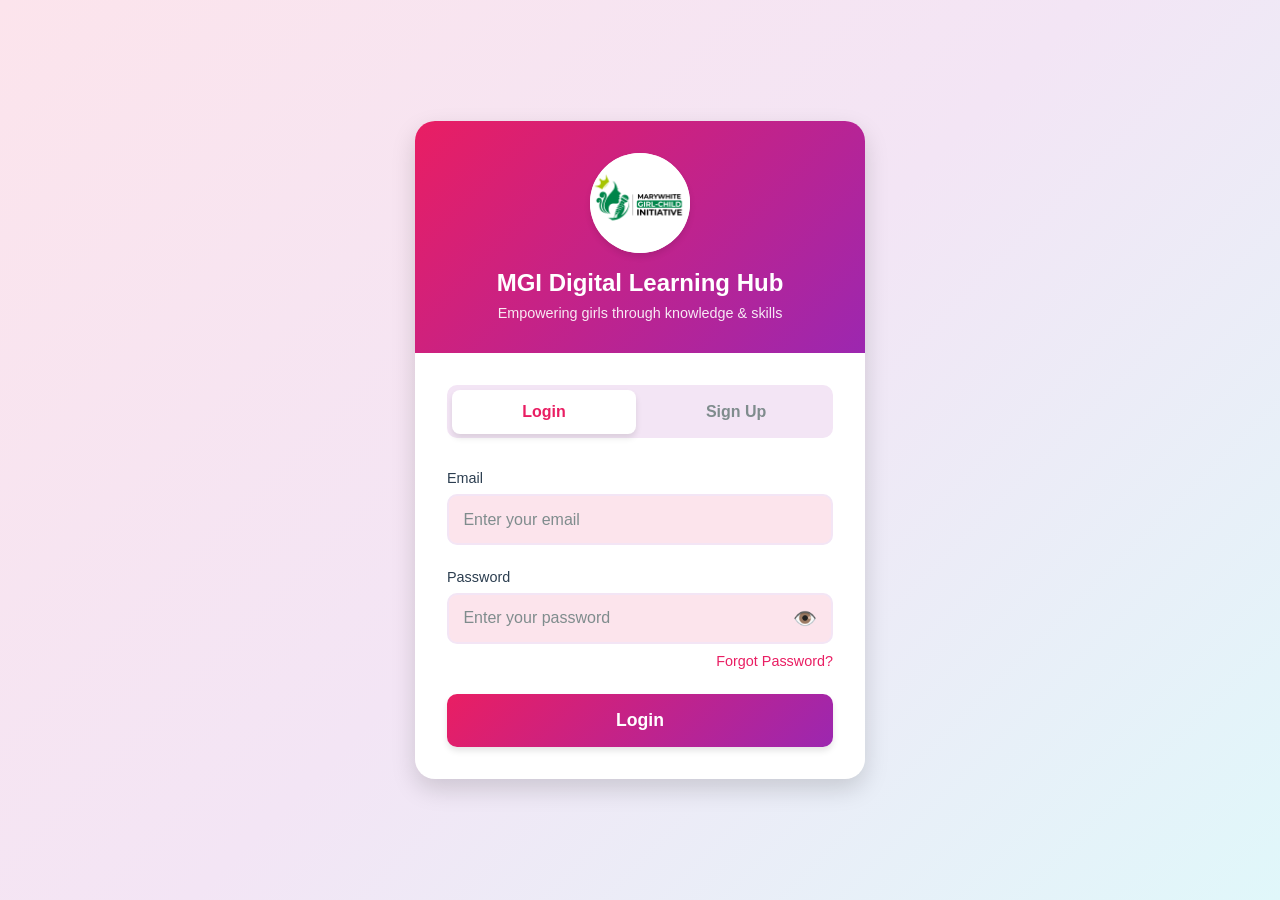
==== index.html @ 96818bfa "Update index.html" ====
<!DOCTYPE html>
<html lang="en">
<head>
    <meta charset="UTF-8">
    <meta name="viewport" content="width=device-width, initial-scale=1.0">
    <title>MGI Digital Learning Hub - Login</title>
    <style>
        * {
            margin: 0;
            padding: 0;
            box-sizing: border-box;
        }

        :root {
            --primary: #E91E63;
            --secondary: #9C27B0;
            --accent: #00BCD4;
            --light-pink: #FCE4EC;
            --light-purple: #F3E5F5;
            --light-teal: #E0F7FA;
            --text-dark: #2C3E50;
            --text-light: #7F8C8D;
            --white: #FFFFFF;
            --shadow: 0 4px 6px rgba(0, 0, 0, 0.1);
            --shadow-lg: 0 10px 25px rgba(0, 0, 0, 0.15);
        }

        body {
            font-family: 'Segoe UI', Tahoma, Geneva, Verdana, sans-serif;
            background: linear-gradient(135deg, #FCE4EC 0%, #F3E5F5 50%, #E0F7FA 100%);
            min-height: 100vh;
            display: flex;
            align-items: center;
            justify-content: center;
            padding: 2rem;
            color: var(--text-dark);
        }

        .auth-container {
            width: 100%;
            max-width: 450px;
            background: white;
            border-radius: 20px;
            box-shadow: var(--shadow-lg);
            overflow: hidden;
            animation: slideUp 0.5s ease-out;
        }

        @keyframes slideUp {
            from {
                opacity: 0;
                transform: translateY(30px);
            }
            to {
                opacity: 1;
                transform: translateY(0);
            }
        }

        .auth-header {
            background: linear-gradient(135deg, var(--primary) 0%, var(--secondary) 100%);
            padding: 2rem;
            text-align: center;
            color: white;
        }

        .logo {
            width: 70px;
            height: 70px;
            background: white;
            border-radius: 50%;
            margin: 0 auto 1rem;
            display: flex;
            align-items: center;
            justify-content: center;
            font-size: 2rem;
            box-shadow: var(--shadow);
        }

        .auth-header h1 {
            font-size: 1.5rem;
            margin-bottom: 0.5rem;
        }

        .auth-header p {
            font-size: 0.9rem;
            opacity: 0.9;
        }

        .auth-body {
            padding: 2rem;
        }

        .tab-buttons {
            display: flex;
            gap: 0.5rem;
            margin-bottom: 2rem;
            background: var(--light-purple);
            padding: 0.3rem;
            border-radius: 10px;
        }

        .tab-btn {
            flex: 1;
            padding: 0.8rem;
            border: none;
            background: transparent;
            color: var(--text-light);
            font-size: 1rem;
            font-weight: 600;
            cursor: pointer;
            border-radius: 8px;
            transition: all 0.3s;
        }

        .tab-btn.active {
            background: white;
            color: var(--primary);
            box-shadow: var(--shadow);
        }

        .form-container {
            display: none;
        }

        .form-container.active {
            display: block;
            animation: fadeIn 0.3s;
        }

        @keyframes fadeIn {
            from {
                opacity: 0;
            }
            to {
                opacity: 1;
            }
        }

        .form-group {
            margin-bottom: 1.5rem;
        }

        .form-row {
            display: grid;
            grid-template-columns: 1fr 1fr;
            gap: 1rem;
        }

        label {
            display: block;
            margin-bottom: 0.5rem;
            color: var(--text-dark);
            font-weight: 500;
            font-size: 0.9rem;
        }

        input {
            width: 100%;
            padding: 0.9rem;
            border: 2px solid var(--light-purple);
            border-radius: 10px;
            font-size: 1rem;
            transition: all 0.3s;
            background: var(--light-pink);
        }

        input:focus {
            outline: none;
            border-color: var(--primary);
            background: white;
        }

        input::placeholder {
            color: var(--text-light);
        }

        .password-wrapper {
            position: relative;
        }

        .toggle-password {
            position: absolute;
            right: 1rem;
            top: 50%;
            transform: translateY(-50%);
            background: none;
            border: none;
            cursor: pointer;
            font-size: 1.2rem;
            color: var(--text-light);
        }

        .submit-btn {
            width: 100%;
            padding: 1rem;
            background: linear-gradient(135deg, var(--primary) 0%, var(--secondary) 100%);
            color: white;
            border: none;
            border-radius: 10px;
            font-size: 1.1rem;
            font-weight: 600;
            cursor: pointer;
            transition: all 0.3s;
            box-shadow: var(--shadow);
        }

        .submit-btn:hover {
            transform: translateY(-2px);
            box-shadow: var(--shadow-lg);
        }

        .submit-btn:active {
            transform: translateY(0);
        }

        .submit-btn:disabled {
            opacity: 0.6;
            cursor: not-allowed;
        }

        .loading {
            display: inline-block;
            width: 16px;
            height: 16px;
            border: 2px solid rgba(255, 255, 255, 0.3);
            border-top-color: white;
            border-radius: 50%;
            animation: spin 0.6s linear infinite;
        }

        @keyframes spin {
            to { transform: rotate(360deg); }
        }

        .message {
            padding: 0.8rem;
            border-radius: 8px;
            margin-bottom: 1rem;
            font-size: 0.9rem;
            display: none;
        }

        .message.show {
            display: block;
            animation: slideDown 0.3s;
        }

        @keyframes slideDown {
            from {
                opacity: 0;
                transform: translateY(-10px);
            }
            to {
                opacity: 1;
                transform: translateY(0);
            }
        }

        .message.error {
            background: #ffebee;
            color: #c62828;
            border: 1px solid #ef5350;
        }

        .message.success {
            background: #e8f5e9;
            color: #2e7d32;
            border: 1px solid #66bb6a;
        }

        .forgot-password {
            text-align: right;
            margin-top: 0.5rem;
        }

        .forgot-password a {
            color: var(--primary);
            text-decoration: none;
            font-size: 0.9rem;
            cursor: pointer;
        }

        .forgot-password a:hover {
            text-decoration: underline;
        }

        .divider {
            text-align: center;
            margin: 1.5rem 0;
            color: var(--text-light);
            position: relative;
        }

        .divider::before,
        .divider::after {
            content: '';
            position: absolute;
            top: 50%;
            width: 40%;
            height: 1px;
            background: var(--light-purple);
        }

        .divider::before {
            left: 0;
        }

        .divider::after {
            right: 0;
        }

        /* Modal Styles */
        .modal-overlay {
            position: fixed;
            top: 0;
            left: 0;
            width: 100%;
            height: 100%;
            background: rgba(0, 0, 0, 0.5);
            display: none;
            align-items: center;
            justify-content: center;
            z-index: 1000;
            animation: fadeIn 0.3s;
        }

        .modal-overlay.active {
            display: flex;
        }

        .modal {
            background: white;
            border-radius: 15px;
            padding: 2rem;
            width: 90%;
            max-width: 400px;
            box-shadow: var(--shadow-lg);
            animation: slideUp 0.3s;
        }

        .modal-header {
            display: flex;
            justify-content: space-between;
            align-items: center;
            margin-bottom: 1.5rem;
        }

        .modal-title {
            font-size: 1.3rem;
            color: var(--text-dark);
            font-weight: 600;
        }

        .close-btn {
            background: none;
            border: none;
            font-size: 1.5rem;
            cursor: pointer;
            color: var(--text-light);
            padding: 0;
            width: 30px;
            height: 30px;
            display: flex;
            align-items: center;
            justify-content: center;
            border-radius: 50%;
            transition: all 0.3s;
        }

        .close-btn:hover {
            background: var(--light-pink);
            color: var(--primary);
        }

        .modal-message {
            padding: 1rem;
            border-radius: 8px;
            margin-bottom: 1rem;
            font-size: 0.9rem;
            display: none;
        }

        .modal-message.show {
            display: block;
        }

        .modal-message.success {
            background: #e8f5e9;
            color: #2e7d32;
            border: 1px solid #66bb6a;
        }

        .modal-message.error {
            background: #ffebee;
            color: #c62828;
            border: 1px solid #ef5350;
        }

        @media (max-width: 768px) {
            body {
                padding: 1rem;
            }

            .auth-container {
                max-width: 100%;
            }

            .auth-body {
                padding: 1.5rem;
            }

            .form-row {
                grid-template-columns: 1fr;
            }

            .auth-header h1 {
                font-size: 1.3rem;
            }

            .logo {
                width: 60px;
                height: 60px;
                font-size: 1.8rem;
            }

            .modal {
                padding: 1.5rem;
                margin: 1rem;
            }
        }
        .logo {
            width: 100px;
            height: 100px;
            background: white;
            border-radius: 50%;
            display: flex;
            align-items: center;
            justify-content: center;
            box-shadow: var(--shadow);
            overflow: hidden; /* make sure image stays inside the circle */
        }
        
        .logo-img {
            width: 100%;  /* make image fit the container */
            height: 100%;
            object-fit: cover; /* fill container while keeping aspect ratio */
        }

    </style>
</head>
<body>
    <div class="auth-container">
        <div class="auth-header">
            <div class="logo-section">
                <div class="logo">
                    <img src="MGI-LOGO.jpg" alt="MGI Logo" class="logo-img">
                </div>
            </div>
            <h1>MGI Digital Learning Hub</h1>
            <p>Empowering girls through knowledge & skills</p>
        </div>

        <div class="auth-body">
            <div class="tab-buttons">
                <button class="tab-btn active" data-tab="login">Login</button>
                <button class="tab-btn" data-tab="signup">Sign Up</button>
            </div>

            <div class="message" id="message"></div>

            <!-- Login Form -->
            <div class="form-container active" id="login-form">
                <form id="loginForm">
                    <div class="form-group">
                        <label for="login-email">Email</label>
                        <input type="email" id="login-email" name="email" placeholder="Enter your email" required>
                    </div>

                    <div class="form-group">
                        <label for="login-password">Password</label>
                        <div class="password-wrapper">
                            <input type="password" id="login-password" name="password" placeholder="Enter your password" required>
                            <button type="button" class="toggle-password" data-target="login-password">👁️</button>
                        </div>
                        <div class="forgot-password">
                            <a id="forgot-password-link">Forgot Password?</a>
                        </div>
                    </div>

                    <button type="submit" class="submit-btn" id="login-btn">
                        <span class="btn-text">Login</span>
                    </button>
                </form>
            </div>

            <!-- Signup Form -->
            <div class="form-container" id="signup-form">
                <form id="signupForm">
                    <div class="form-row">
                        <div class="form-group">
                            <label for="first-name">First Name</label>
                            <input type="text" id="first-name" name="firstName" placeholder="First name" required>
                        </div>

                        <div class="form-group">
                            <label for="last-name">Last Name</label>
                            <input type="text" id="last-name" name="lastName" placeholder="Last name" required>
                        </div>
                    </div>

                    <div class="form-group">
                        <label for="signup-email">Email</label>
                        <input type="email" id="signup-email" name="email" placeholder="Enter your email" required>
                    </div>

                    <div class="form-group">
                        <label for="signup-password">Password</label>
                        <div class="password-wrapper">
                            <input type="password" id="signup-password" name="password" placeholder="Create a password" required minlength="8">
                            <button type="button" class="toggle-password" data-target="signup-password">👁️</button>
                        </div>
                    </div>

                    <div class="form-group">
                        <label for="dob">Date of Birth</label>
                        <input type="date" id="dob" name="dateOfBirth" required>
                    </div>

                    <div class="form-group">
                        <label for="city">City</label>
                        <input type="text" id="city" name="city" placeholder="Enter your city" required>
                    </div>

                    <button type="submit" class="submit-btn" id="signup-btn">
                        <span class="btn-text">Sign Up</span>
                    </button>
                </form>
            </div>
        </div>
    </div>

    <!-- Forgot Password Modal -->
    <div class="modal-overlay" id="forgot-password-modal">
        <div class="modal">
            <div class="modal-header">
                <h2 class="modal-title">Reset Your Password</h2>
                <button class="close-btn" id="close-modal">&times;</button>
            </div>
            
            <div class="modal-message" id="modal-message"></div>
            
            <p style="margin-bottom: 1.5rem; color: var(--text-light);">
                Enter your email address and we'll send you a link to reset your password.
            </p>
            
            <form id="forgot-password-form">
                <div class="form-group">
                    <label for="forgot-email">Email Address</label>
                    <input type="email" id="forgot-email" name="email" placeholder="Enter your email" required>
                </div>
                
                <button type="submit" class="submit-btn" id="forgot-password-btn">
                    <span class="btn-text">Send Reset Link</span>
                </button>
            </form>
        </div>
    </div>

    <script>
        // Tab switching
        const tabButtons = document.querySelectorAll('.tab-btn');
        const formContainers = document.querySelectorAll('.form-container');
        const messageDiv = document.getElementById('message');

        tabButtons.forEach(btn => {
            btn.addEventListener('click', () => {
                const targetTab = btn.getAttribute('data-tab');
                
                tabButtons.forEach(b => b.classList.remove('active'));
                formContainers.forEach(f => f.classList.remove('active'));
                
                btn.classList.add('active');
                document.getElementById(`${targetTab}-form`).classList.add('active');
                
                hideMessage();
            });
        });

        // Password toggle
        const toggleButtons = document.querySelectorAll('.toggle-password');
        
        toggleButtons.forEach(btn => {
            btn.addEventListener('click', () => {
                const targetId = btn.getAttribute('data-target');
                const input = document.getElementById(targetId);
                
                if (input.type === 'password') {
                    input.type = 'text';
                    btn.textContent = '🙈';
                } else {
                    input.type = 'password';
                    btn.textContent = '👁️';
                }
            });
        });

        // Message functions
        function showMessage(text, type) {
            messageDiv.textContent = text;
            messageDiv.className = `message ${type} show`;
        }

        function hideMessage() {
            messageDiv.classList.remove('show');
        }

        // Modal functionality
        const forgotPasswordLink = document.getElementById('forgot-password-link');
        const forgotPasswordModal = document.getElementById('forgot-password-modal');
        const closeModalBtn = document.getElementById('close-modal');
        const forgotPasswordForm = document.getElementById('forgot-password-form');
        const forgotPasswordBtn = document.getElementById('forgot-password-btn');
        const modalMessage = document.getElementById('modal-message');

        function showModalMessage(text, type) {
            modalMessage.textContent = text;
            modalMessage.className = `modal-message ${type} show`;
        }

        function hideModalMessage() {
            modalMessage.classList.remove('show');
        }

        // Open modal
        forgotPasswordLink.addEventListener('click', () => {
            forgotPasswordModal.classList.add('active');
            hideModalMessage();
            forgotPasswordForm.reset();
        });

        // Close modal
        closeModalBtn.addEventListener('click', () => {
            forgotPasswordModal.classList.remove('active');
        });

        // Close modal when clicking outside
        forgotPasswordModal.addEventListener('click', (e) => {
            if (e.target === forgotPasswordModal) {
                forgotPasswordModal.classList.remove('active');
            }
        });

        // Forgot password form submission
        forgotPasswordForm.addEventListener('submit', async (e) => {
            e.preventDefault();
            
            const email = document.getElementById('forgot-email').value;
            
            if (!email) {
                showModalMessage('Please enter your email address.', 'error');
                return;
            }

            forgotPasswordBtn.disabled = true;
            forgotPasswordBtn.innerHTML = '<span class="loading"></span>';

            try {
                const response = await fetch('https://mgi-login-worker.stevechikeabia.workers.dev/forgot_password', {
                    method: 'POST',
                    headers: {
                        'Content-Type': 'application/json',
                    },
                    body: JSON.stringify({ email })
                });

                const data = await response.json();

                if (response.ok) {
                    showModalMessage('If your email is registered with us, you\'ll receive a message shortly with a link to reset your password.', 'success');
                    forgotPasswordForm.reset();
                    
                    
                } else {
                    showModalMessage(data.error || 'Something went wrong. Please try again.', 'error');
                }
            } catch (error) {
                console.error('Forgot password error:', error);
                showModalMessage('Network error. Please check your connection.', 'error');
            } finally {
                forgotPasswordBtn.disabled = false;
                forgotPasswordBtn.innerHTML = '<span class="btn-text">Send Reset Link</span>';
            }
        });

        // Login form submission
        const loginForm = document.getElementById('loginForm');
        const loginBtn = document.getElementById('login-btn');

        loginForm.addEventListener('submit', async (e) => {
            e.preventDefault();
            
            const formData = {
                email: document.getElementById('login-email').value,
                password: document.getElementById('login-password').value
            };

            loginBtn.disabled = true;
            loginBtn.innerHTML = '<span class="loading"></span>';

            try {
                
                const response = await fetch('https://mgi-login-worker.stevechikeabia.workers.dev/login', {
                    method: 'POST',
                    headers: {
                        'Content-Type': 'application/json',
                    },
                    body: JSON.stringify(formData)
                });

                const data = await response.json();

                if (response.ok) {
                    localStorage.setItem('userEmail', data.email);
                    localStorage.setItem('userRowId', data.row_id);
                    showMessage('Login successful! Redirecting...', 'success');
                    
                    setTimeout(() => {
                         window.location.href = data.redirect;
                        console.log('Redirect to dashboard');
                    }, 1500);
                } else {
                    showMessage(data.message || 'Login failed. Please try again.', 'error');
                }
            } catch (error) {
                console.error('Login error:', error);
                showMessage('Network error. Please check your connection.', 'error');
            } finally {
                loginBtn.disabled = false;
                loginBtn.innerHTML = '<span class="btn-text">Login</span>';
            }
        });

        // Signup form submission
        const signupForm = document.getElementById('signupForm');
        const signupBtn = document.getElementById('signup-btn');

        signupForm.addEventListener('submit', async (e) => {
            e.preventDefault();
            
            const formData = {
                firstName: document.getElementById('first-name').value,
                lastName: document.getElementById('last-name').value,
                email: document.getElementById('signup-email').value,
                password: document.getElementById('signup-password').value,
                dateOfBirth: document.getElementById('dob').value,
                city: document.getElementById('city').value
            };

            // Basic validation
            if (formData.password.length < 8) {
                showMessage('Password must be at least 8 characters long.', 'error');
                return;
            }

            signupBtn.disabled = true;
            signupBtn.innerHTML = '<span class="loading"></span>';

            try {
                const response = await fetch('https://mgi-login-worker.stevechikeabia.workers.dev/signup', {
                    method: 'POST',
                    headers: {
                        'Content-Type': 'application/json',
                    },
                    body: JSON.stringify(formData)
                });

                const data = await response.json();

                if (response.ok) {
                    showMessage('Account created successfully! Please login.', 'success');
                    // Switch to login tab
                    setTimeout(() => {
                        document.querySelector('[data-tab="login"]').click();
                        signupForm.reset();
                    }, 2000);
                } else {
                    showMessage(data.message || 'Signup failed. Please try again.', 'error');
                }
            } catch (error) {
                console.error('Signup error:', error);
                showMessage('Network error. Please check your connection.', 'error');
            } finally {
                signupBtn.disabled = false;
                signupBtn.innerHTML = '<span class="btn-text">Sign Up</span>';
            }
        });

        
        window.addEventListener('load', () => {
            console.log('Auth page loaded. Replace API endpoints with your Cloudflare Workers URLs.');
        });
    </script>
</body>
</html>
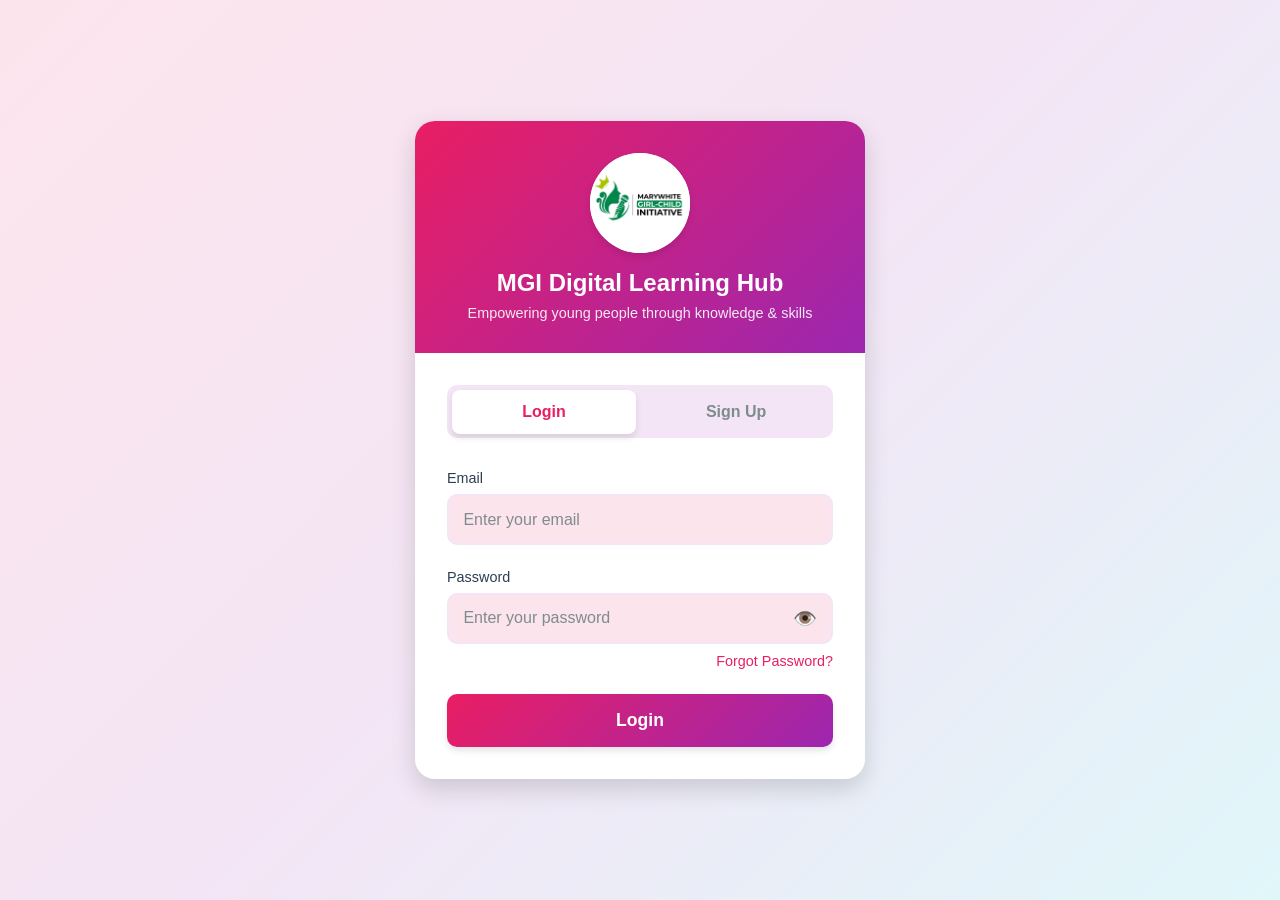
==== commit 005fb708: "Update index.html" ====
--- a/index.html
+++ b/index.html
@@ -155,7 +155,7 @@
             font-size: 0.9rem;
         }
 
-        input {
+        input, select {
             width: 100%;
             padding: 0.9rem;
             border: 2px solid var(--light-purple);
@@ -165,7 +165,7 @@
             background: var(--light-pink);
         }
 
-        input:focus {
+        input:focus, select:focus {
             outline: none;
             border-color: var(--primary);
             background: white;
@@ -308,6 +308,32 @@
 
         .divider::after {
             right: 0;
+        }
+
+        /* Date of Birth Custom Styles */
+        .dob-container {
+            display: flex;
+            gap: 0.5rem;
+        }
+
+        .dob-select {
+            flex: 1;
+        }
+
+        .dob-select select {
+            width: 100%;
+            padding: 0.9rem;
+            border: 2px solid var(--light-purple);
+            border-radius: 10px;
+            font-size: 1rem;
+            background: var(--light-pink);
+            cursor: pointer;
+        }
+
+        .dob-select select:focus {
+            outline: none;
+            border-color: var(--primary);
+            background: white;
         }
 
         /* Modal Styles */
@@ -428,6 +454,11 @@
                 padding: 1.5rem;
                 margin: 1rem;
             }
+
+            .dob-container {
+                flex-direction: column;
+                gap: 0.8rem;
+            }
         }
         .logo {
             width: 100px;
@@ -458,7 +489,7 @@
                 </div>
             </div>
             <h1>MGI Digital Learning Hub</h1>
-            <p>Empowering girls through knowledge & skills</p>
+            <p>Empowering young people through knowledge & skills</p>
         </div>
 
         <div class="auth-body">
@@ -467,7 +498,7 @@
                 <button class="tab-btn" data-tab="signup">Sign Up</button>
             </div>
 
-            <div class="message" id="message"></div>
+            
 
             <!-- Login Form -->
             <div class="form-container active" id="login-form">
@@ -524,19 +555,63 @@
 
                     <div class="form-group">
                         <label for="dob">Date of Birth</label>
-                        <input type="date" id="dob" name="dateOfBirth" required>
+                        <div class="dob-container">
+                            <div class="dob-select">
+                                <select id="dob-month" name="dobMonth" required>
+                                    <option value="">Month</option>
+                                    <option value="01">January</option>
+                                    <option value="02">February</option>
+                                    <option value="03">March</option>
+                                    <option value="04">April</option>
+                                    <option value="05">May</option>
+                                    <option value="06">June</option>
+                                    <option value="07">July</option>
+                                    <option value="08">August</option>
+                                    <option value="09">September</option>
+                                    <option value="10">October</option>
+                                    <option value="11">November</option>
+                                    <option value="12">December</option>
+                                </select>
+                            </div>
+                            <div class="dob-select">
+                                <select id="dob-day" name="dobDay" required>
+                                    <option value="">Day</option>
+                                    <!-- Days will be populated by JavaScript -->
+                                </select>
+                            </div>
+                            <div class="dob-select">
+                                <select id="dob-year" name="dobYear" required>
+                                    <option value="">Year</option>
+                                    <!-- Years will be populated by JavaScript -->
+                                </select>
+                            </div>
+                        </div>
+                        <input type="hidden" id="dob" name="dateOfBirth">
+                    </div>
+
+                    <div class="form-group">
+                        <label for="sex">Sex</label>
+                        <select id="sex" name="sex" required>
+                            <option value="">Select Sex</option>
+                            <option value="Male">Male</option>
+                            <option value="Female">Female</option>
+                            <option value="Other">Other</option>
+                            <option value="Prefer not to say">Prefer not to say</option>
+                        </select>
                     </div>
 
                     <div class="form-group">
                         <label for="city">City</label>
                         <input type="text" id="city" name="city" placeholder="Enter your city" required>
                     </div>
-
+                    
                     <button type="submit" class="submit-btn" id="signup-btn">
                         <span class="btn-text">Sign Up</span>
                     </button>
                 </form>
             </div>
+            <div class="message" id="message"></div>
+
         </div>
     </div>
 
@@ -741,6 +816,80 @@
             }
         });
 
+        // Date of Birth functionality
+        function initializeDateOfBirth() {
+            const yearSelect = document.getElementById('dob-year');
+            const monthSelect = document.getElementById('dob-month');
+            const daySelect = document.getElementById('dob-day');
+            const dobHidden = document.getElementById('dob');
+
+            // Populate years (from 1900 to current year)
+            const currentYear = new Date().getFullYear();
+            for (let year = currentYear; year >= 1900; year--) {
+                const option = document.createElement('option');
+                option.value = year;
+                option.textContent = year;
+                yearSelect.appendChild(option);
+            }
+
+            // Set default year to 18 years ago
+            const defaultYear = currentYear - 18;
+            yearSelect.value = defaultYear;
+
+            // Populate days based on selected month and year
+            function updateDays() {
+                const selectedMonth = monthSelect.value;
+                const selectedYear = yearSelect.value;
+                
+                // Clear existing days
+                daySelect.innerHTML = '<option value="">Day</option>';
+                
+                if (selectedMonth && selectedYear) {
+                    const daysInMonth = new Date(selectedYear, selectedMonth, 0).getDate();
+                    
+                    for (let day = 1; day <= daysInMonth; day++) {
+                        const option = document.createElement('option');
+                        option.value = day.toString().padStart(2, '0');
+                        option.textContent = day;
+                        daySelect.appendChild(option);
+                    }
+                    
+                    // Set default day to 1
+                    daySelect.value = '01';
+                }
+            }
+
+            // Update date hidden field
+            function updateHiddenDate() {
+                const year = yearSelect.value;
+                const month = monthSelect.value;
+                const day = daySelect.value;
+                
+                if (year && month && day) {
+                    dobHidden.value = `${year}-${month}-${day}`;
+                } else {
+                    dobHidden.value = '';
+                }
+            }
+
+            // Set default month to January and update days
+            monthSelect.value = '01';
+            updateDays();
+
+            // Add event listeners
+            yearSelect.addEventListener('change', function() {
+                updateDays();
+                updateHiddenDate();
+            });
+
+            monthSelect.addEventListener('change', function() {
+                updateDays();
+                updateHiddenDate();
+            });
+
+            daySelect.addEventListener('change', updateHiddenDate);
+        }
+
         // Signup form submission
         const signupForm = document.getElementById('signupForm');
         const signupBtn = document.getElementById('signup-btn');
@@ -748,12 +897,19 @@
         signupForm.addEventListener('submit', async (e) => {
             e.preventDefault();
             
+            const dobHidden = document.getElementById('dob');
+            if (!dobHidden.value) {
+                showMessage('Please select a valid date of birth.', 'error');
+                return;
+            }
+
             const formData = {
                 firstName: document.getElementById('first-name').value,
                 lastName: document.getElementById('last-name').value,
                 email: document.getElementById('signup-email').value,
                 password: document.getElementById('signup-password').value,
-                dateOfBirth: document.getElementById('dob').value,
+                dateOfBirth: dobHidden.value,
+                sex: document.getElementById('sex').value,
                 city: document.getElementById('city').value
             };
 
@@ -783,6 +939,8 @@
                     setTimeout(() => {
                         document.querySelector('[data-tab="login"]').click();
                         signupForm.reset();
+                        // Reset date of birth
+                        initializeDateOfBirth();
                     }, 2000);
                 } else {
                     showMessage(data.message || 'Signup failed. Please try again.', 'error');
@@ -796,7 +954,11 @@
             }
         });
 
-        
+        // Initialize date of birth when page loads
+        document.addEventListener('DOMContentLoaded', function() {
+            initializeDateOfBirth();
+        });
+
         window.addEventListener('load', () => {
             console.log('Auth page loaded. Replace API endpoints with your Cloudflare Workers URLs.');
         });
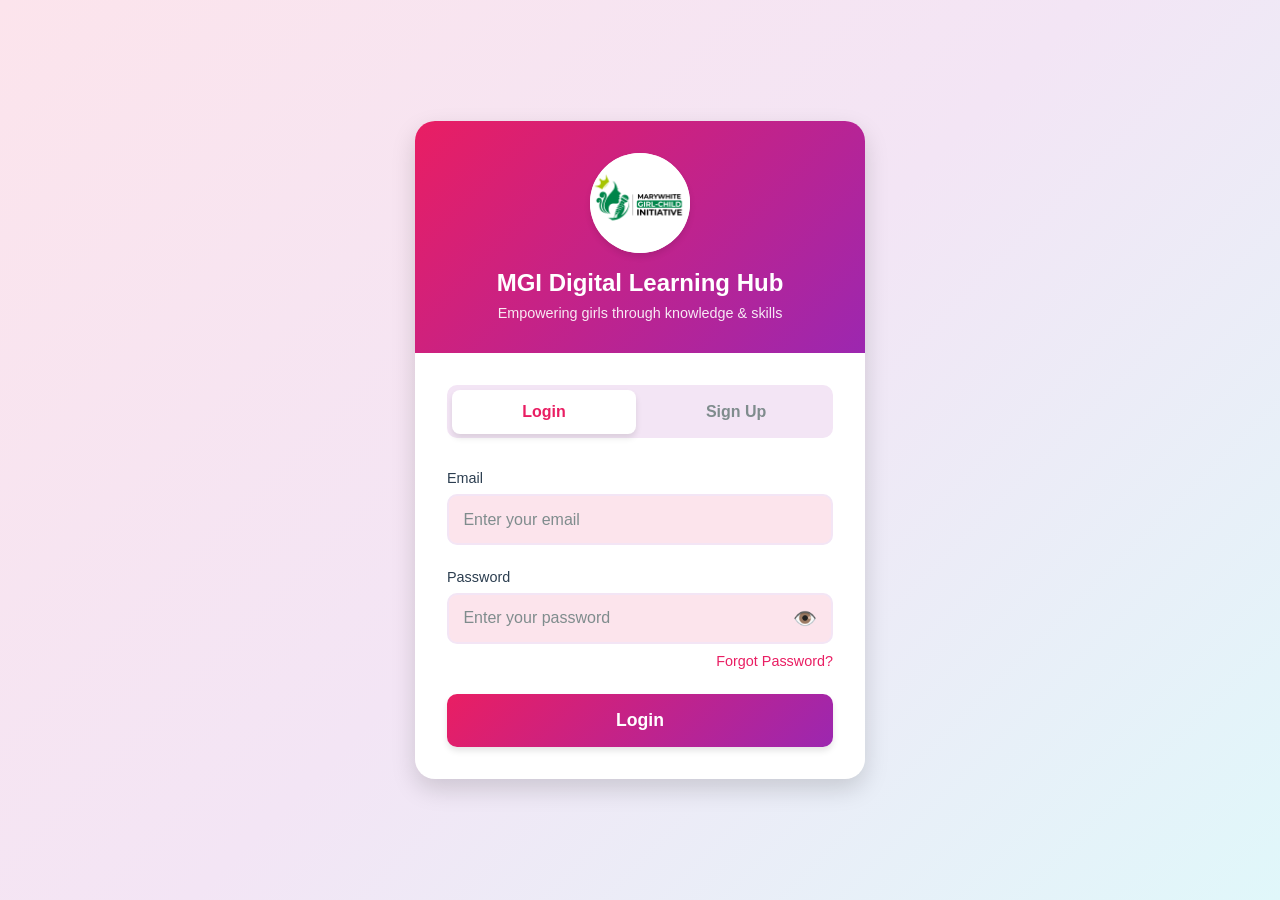
==== commit 3a61af89: "Update index.html" ====
--- a/index.html
+++ b/index.html
@@ -489,7 +489,7 @@
                 </div>
             </div>
             <h1>MGI Digital Learning Hub</h1>
-            <p>Empowering young people through knowledge & skills</p>
+            <p>Empowering girls through knowledge & skills</p>
         </div>
 
         <div class="auth-body">
